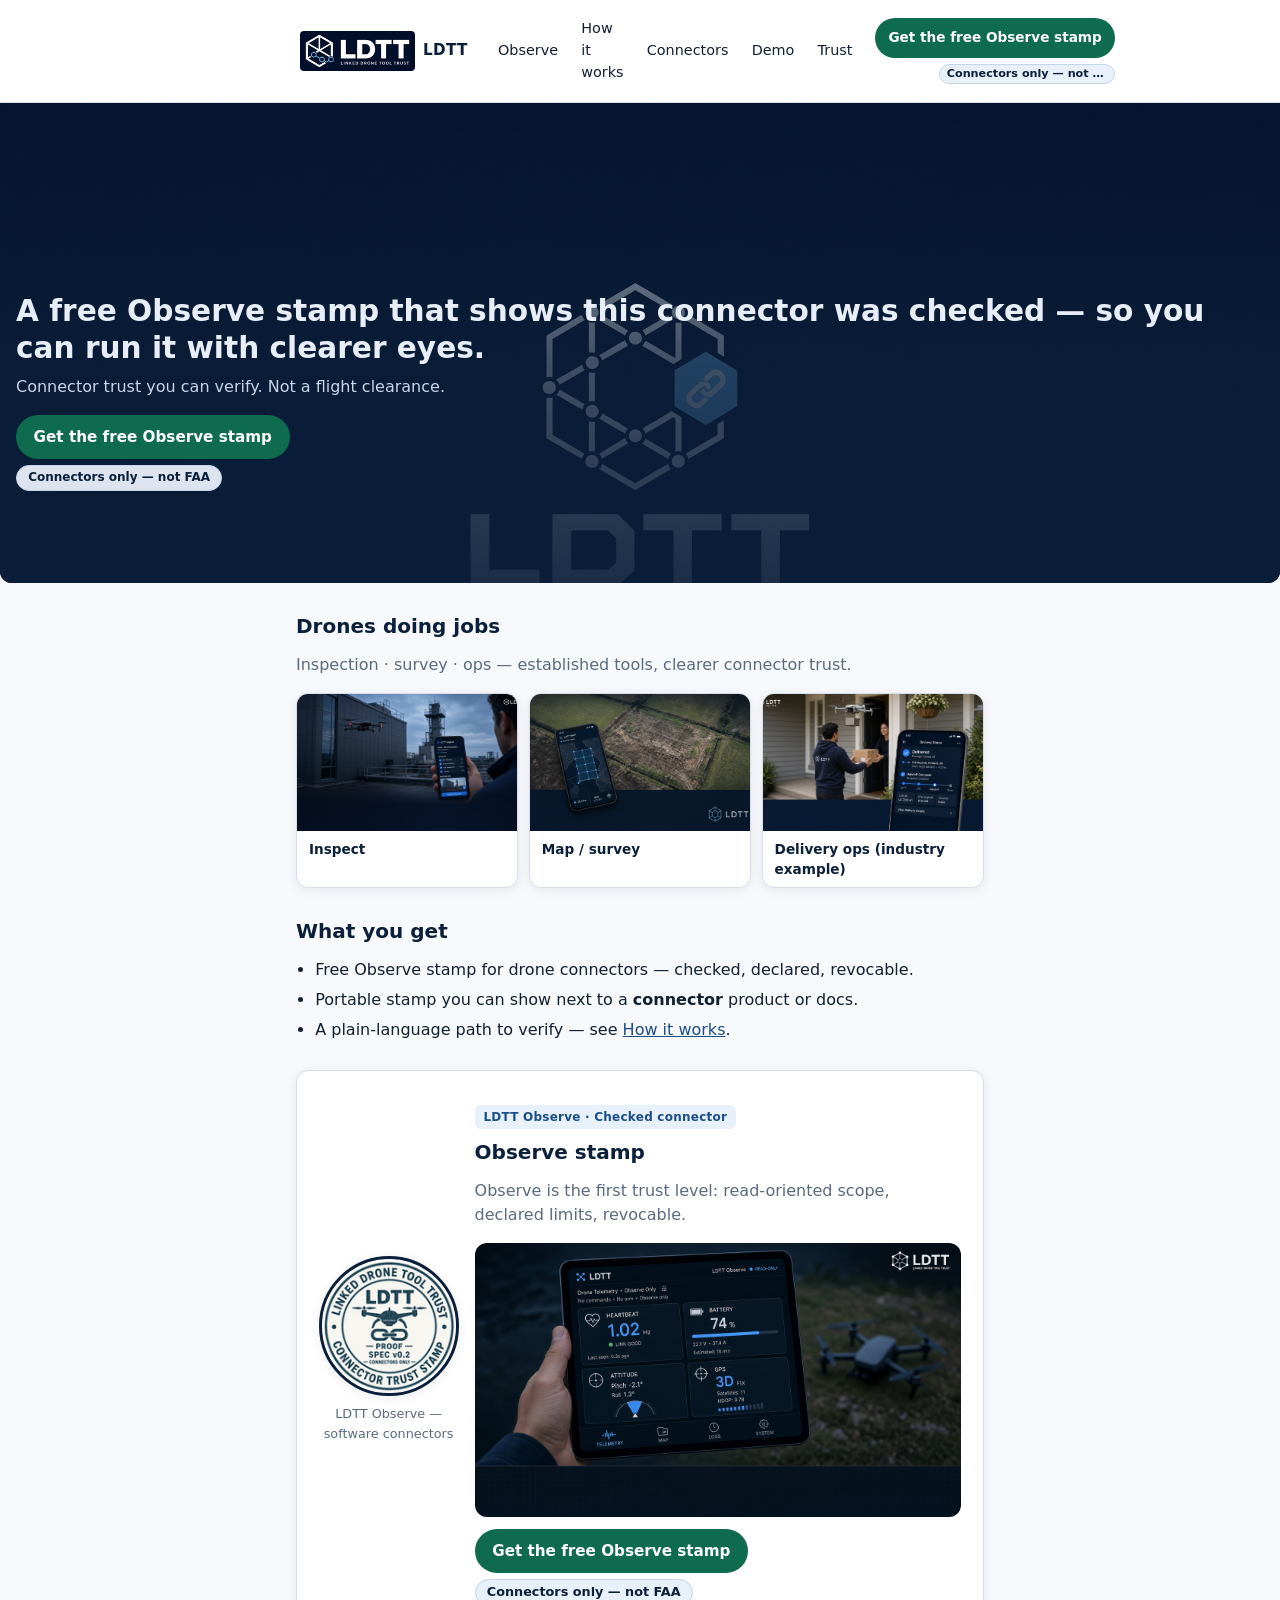
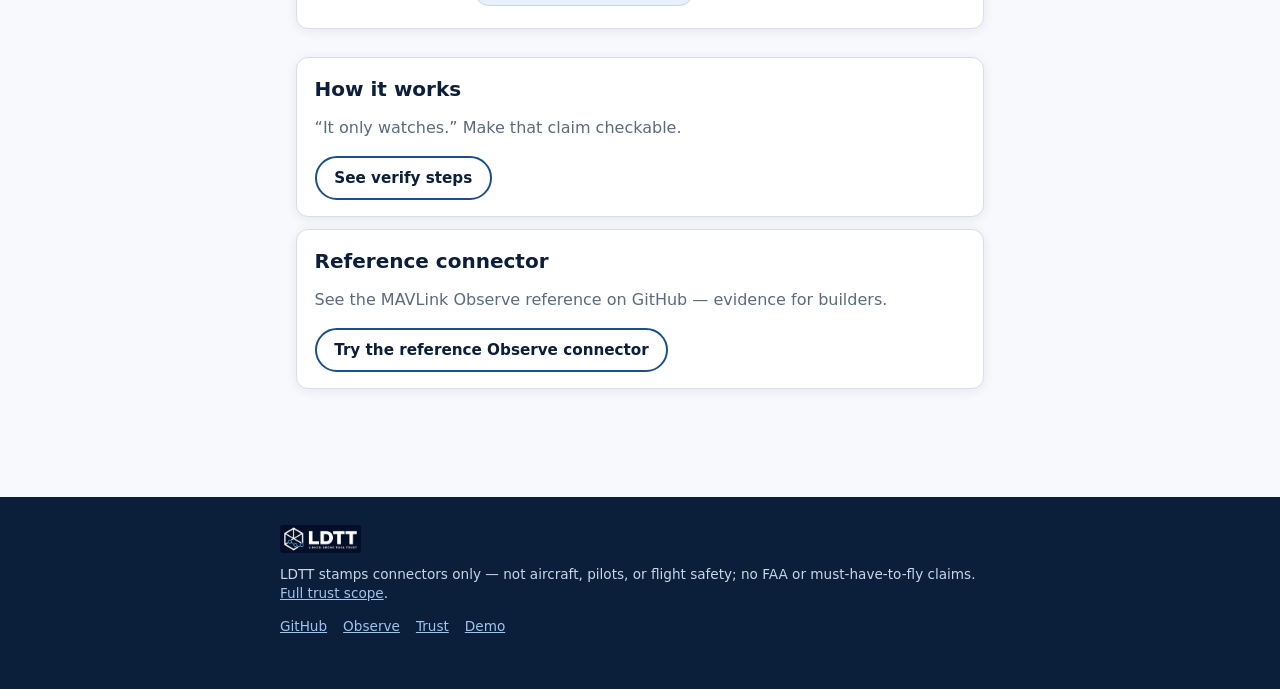
==== index.html @ df2f2bdd "LDTT site v1 (Phase B freeze r1) — connectors-only" ====
<!DOCTYPE html>
<html lang="en">
<head>
  <meta charset="utf-8">
  <meta name="viewport" content="width=device-width, initial-scale=1">
  <title>LDTT — Linked Drone Tool Trust</title>
  <meta name="description" content="Portable trust stamp for drone software connectors. Observe stamp — connectors only, not FAA.">
  <link rel="icon" href="assets/ldtt-favicon.jpg" type="image/jpeg">
  <meta property="og:title" content="LDTT — Linked Drone Tool Trust">
  <meta property="og:description" content="Portable trust stamp for drone software connectors">
  <meta property="og:image" content="https://ldttstamp.org/assets/ldtt-og-logo-led.jpg">
  <meta property="og:type" content="website">
  <link rel="stylesheet" href="css/site.css">
</head>
<body>
  <a class="skip" href="#content">Skip to content</a>
  <header class="site-header">
    <div class="header-inner">
      <a class="brand" href="index.html">
        <img src="assets/ldtt-logo-header-wide.png" width="125" height="36" alt="LDTT">
        <span class="brand-text">LDTT</span>
      </a>
      <nav class="desktop-nav" aria-label="Primary">
        <a href="observe.html">Observe</a>
        <a href="how-it-works.html">How it works</a>
        <a href="connectors.html">Connectors</a>
        <a href="demo.html">Demo</a>
        <a href="trust.html">Trust</a>
      </nav>
      <div class="header-cta">
        <div class="cta-block">
          <a class="btn btn-primary btn-sm" href="observe.html">Get the free Observe stamp</a>
          <span class="honesty-chip honesty-chip-header">Connectors only — not FAA</span>
        </div>
      </div>
      <details class="nav-toggle mobile-nav-only">
        <summary aria-label="Menu">Menu</summary>
        <nav class="nav-panel" aria-label="Mobile">
          <a href="observe.html">Observe</a>
          <a href="how-it-works.html">How it works</a>
          <a href="connectors.html">Connectors</a>
          <a href="demo.html">Demo</a>
          <a href="trust.html">Trust</a>
        </nav>
      </details>
    </div>
  </header>

  <div class="hero">
    <img class="hero-img" src="assets/ldtt-hero-h1.jpg" alt="LDTT hero — logo-led navy (Imagery H1)">
    <div class="hero-scrim" aria-hidden="true"></div>
    <div class="hero-body">
      <!-- PROMO: COPY-HERO locked v1 -->
      <h1>A free Observe stamp that shows this connector was checked — so you can run it with clearer eyes.</h1>
      <p class="sub">Connector trust you can verify. Not a flight clearance.</p>
        <div class="cta-block">
          <a class="btn btn-primary" href="observe.html">Get the free Observe stamp</a>
          <span class="honesty-chip">Connectors only — not FAA</span>
        </div>
    </div>
  </div>

  <main id="content">
    <section class="section" aria-labelledby="jobs">
      <h2 class="section-title" id="jobs">Drones doing jobs</h2>
      <p class="lede">Inspection · survey · ops — established tools, clearer connector trust.</p>
      <div class="jobs-strip">
        <figure><img src="assets/ldtt-scene-s1.jpg" alt="Inspection work — industry context"><figcaption>Inspect</figcaption></figure>
        <figure><img src="assets/ldtt-scene-s2.jpg" alt="Map / survey work — industry context"><figcaption>Map / survey</figcaption></figure>
        <figure><img src="assets/ldtt-scene-s3.jpg" alt="Drones at work — industry context (not LDTT shipping)"><figcaption>Delivery ops (industry example)</figcaption></figure>
      </div>
    </section>

    <section class="section" aria-labelledby="what-you-get">
      <h2 class="section-title" id="what-you-get">What you get</h2>
      <ul class="bullets">
        <li>Free Observe stamp for drone connectors — checked, declared, revocable.</li>
        <li>Portable stamp you can show next to a <strong>connector</strong> product or docs.</li>
        <li>A plain-language path to verify — see <a href="how-it-works.html">How it works</a>.</li>
      </ul>
    </section>

    <section class="section observe-strip" aria-labelledby="observe-strip-title">
      <div class="stamp-wrap">
        <img class="stamp-badge large" src="assets/ldtt-stamp-badge-144.png" width="120" height="120" alt="LDTT Observe stamp — software connectors">
        <p class="stamp-caption">LDTT Observe — software connectors</p>
      </div>
      <div>
        <p class="badge-lockup">LDTT Observe · Checked connector</p>
        <h2 class="section-title" id="observe-strip-title" style="margin-top:0">Observe stamp</h2>
        <p class="lede">Observe is the first trust level: read-oriented scope, declared limits, revocable.</p>
        <img src="assets/ldtt-scene-s4.jpg" alt="Observe field scene with connector telemetry" style="border-radius:12px;margin:0.75rem 0;">
        <div class="cta-block">
          <a class="btn btn-primary" href="observe.html">Get the free Observe stamp</a>
          <span class="honesty-chip">Connectors only — not FAA</span>
        </div>
      </div>
    </section>

    <section class="section">
      <div class="card">
        <h2 class="section-title">How it works</h2>
        <p class="lede">“It only watches.” Make that claim checkable.</p>
        <a class="btn btn-secondary" href="how-it-works.html">See verify steps</a>
      </div>
      <div class="card" style="margin-top:0.75rem;">
        <h2 class="section-title">Reference connector</h2>
        <p class="lede">See the MAVLink Observe reference on GitHub — evidence for builders.</p>
        <a class="btn btn-secondary" href="connectors.html">Try the reference Observe connector</a>
      </div>
    </section>
  </main>
  <footer class="site-footer">
    <div class="footer-inner">
      <div class="footer-brand">
        <img src="assets/ldtt-logo-header-wide.png" width="97" height="28" alt="LDTT">
      </div>
      <p class="footer-disclaimer">LDTT stamps connectors only — not aircraft, pilots, or flight safety; no FAA or must-have-to-fly claims. <a href="trust.html">Full trust scope</a>.</p>
      <div class="footer-links">
        <a href="https://github.com/rockmed888-ship-it/ldtt" rel="noopener noreferrer" target="_blank">GitHub</a>
        <a href="observe.html">Observe</a>
        <a href="trust.html">Trust</a>
        <a href="demo.html">Demo</a>
      </div>
    </div>
  </footer>
</body>
</html>
---- css/site.css ----
/* LDTT Phase B mock — mobile-first (~390px primary). $0 box-only. */
:root {
  --navy: #0B1F3A;
  --navy-mid: #1B4F8A;
  --ink: #122033;
  --muted: #5A6B80;
  --line: #D5DEE9;
  --bg: #F7F9FC;
  --card: #FFFFFF;
  --accent: #1B4F8A;
  --cta: #0E6B4E;
  --cta-hover: #0A5540;
  --warn: #8A4B00;
  --warn-bg: #FFF6E8;
  --hold: #9B1C1C;
  --hold-bg: #FDECEC;
  --chip-bg: #E8F0FA;
  --radius: 12px;
  --shadow: 0 2px 12px rgba(11, 31, 58, 0.08);
  --header-h: 64px;
  --max: 720px;
  --font: system-ui, -apple-system, "Segoe UI", Roboto, "Helvetica Neue", Arial, sans-serif;
}

*, *::before, *::after { box-sizing: border-box; }
html { scroll-behavior: smooth; }
body {
  margin: 0;
  font-family: var(--font);
  color: var(--ink);
  background: var(--bg);
  line-height: 1.5;
  font-size: 16px;
  -webkit-text-size-adjust: 100%;
}
img { max-width: 100%; height: auto; display: block; }
a { color: var(--accent); }
a:focus-visible, button:focus-visible, summary:focus-visible {
  outline: 3px solid var(--navy-mid);
  outline-offset: 2px;
}

.skip {
  position: absolute;
  left: -9999px;
  top: 0;
  background: var(--navy);
  color: #fff;
  padding: 0.75rem 1rem;
  z-index: 1000;
}
.skip:focus { left: 0; }

/* Header */
.site-header {
  position: sticky;
  top: 0;
  z-index: 100;
  background: var(--card);
  border-bottom: 1px solid var(--line);
  min-height: var(--header-h);
}
.header-inner {
  max-width: var(--max);
  margin: 0 auto;
  padding: 0.5rem 1rem;
  display: flex;
  align-items: center;
  gap: 0.75rem;
}
.brand {
  display: flex;
  align-items: center;
  gap: 0.5rem;
  text-decoration: none;
  color: var(--navy);
  font-weight: 700;
  flex-shrink: 0;
}
.brand img {
  height: 36px;
  width: auto;
  max-width: 160px;
  object-fit: contain;
  object-position: left center;
  border-radius: 4px;
}
.brand-text { font-size: 0.95rem; letter-spacing: 0.02em; }

.header-cta {
  margin-left: auto;
  flex-shrink: 0;
}

.nav-toggle {
  position: relative;
}
.nav-toggle > summary {
  list-style: none;
  cursor: pointer;
  min-width: 44px;
  min-height: 44px;
  display: inline-flex;
  align-items: center;
  justify-content: center;
  border: 1px solid var(--line);
  border-radius: 8px;
  background: var(--card);
  font-size: 0.85rem;
  font-weight: 600;
  color: var(--navy);
  padding: 0 0.75rem;
}
.nav-toggle > summary::-webkit-details-marker { display: none; }
.nav-panel {
  position: absolute;
  right: 0;
  top: calc(100% + 6px);
  background: var(--card);
  border: 1px solid var(--line);
  border-radius: var(--radius);
  box-shadow: var(--shadow);
  min-width: 200px;
  padding: 0.5rem;
  display: flex;
  flex-direction: column;
  gap: 0.15rem;
}
.nav-panel a {
  display: block;
  padding: 0.75rem 0.85rem;
  min-height: 44px;
  text-decoration: none;
  color: var(--ink);
  border-radius: 8px;
  font-weight: 500;
}
.nav-panel a:hover, .nav-panel a[aria-current="page"] {
  background: var(--chip-bg);
  color: var(--navy);
}

/* Buttons / CTA */
.btn {
  display: inline-flex;
  align-items: center;
  justify-content: center;
  min-height: 44px;
  padding: 0.65rem 1.1rem;
  border-radius: 999px;
  font-weight: 700;
  font-size: 0.95rem;
  text-decoration: none;
  border: none;
  cursor: pointer;
  text-align: center;
  line-height: 1.2;
}
.btn-primary {
  background: var(--cta);
  color: #fff;
}
.btn-primary:hover { background: var(--cta-hover); color: #fff; }
.btn-secondary {
  background: var(--card);
  color: var(--navy);
  border: 2px solid var(--navy-mid);
}
.btn-secondary:hover { background: var(--chip-bg); }
.btn-sm { min-height: 40px; padding: 0.45rem 0.85rem; font-size: 0.85rem; }

.cta-block {
  display: flex;
  flex-direction: column;
  align-items: flex-start;
  gap: 0.4rem;
}
.cta-block.center { align-items: center; text-align: center; }
.honesty-chip {
  white-space: nowrap;
  font-size: 0.75rem;
  max-width: 100%;
  overflow: hidden;
  text-overflow: ellipsis;
  display: inline-block;
  font-size: 0.8rem;
  font-weight: 600;
  color: var(--navy);
  background: var(--chip-bg);
  border: 1px solid #C5D6EC;
  border-radius: 999px;
  padding: 0.25rem 0.7rem;
  line-height: 1.3;
}

/* Layout */
main { max-width: var(--max); margin: 0 auto; padding: 0 1rem 3rem; }
.section { margin: 1.75rem 0; }
.section-title {
  font-size: 1.25rem;
  color: var(--navy);
  margin: 0 0 0.75rem;
}
.lede { color: var(--muted); margin: 0 0 1rem; }
.card {
  background: var(--card);
  border: 1px solid var(--line);
  border-radius: var(--radius);
  padding: 1rem 1.1rem;
  box-shadow: var(--shadow);
}
.card + .card { margin-top: 0.75rem; }
.grid-3 { display: grid; gap: 0.75rem; }
.bullets { margin: 0; padding-left: 1.2rem; }
.bullets li { margin: 0.4rem 0; }

/* Hero */
.hero {
  position: relative;
  margin: 0 -1rem 1.5rem;
  background: var(--navy);
  color: #E8EEF7;
  overflow: hidden;
  min-height: 420px;
  display: flex;
  flex-direction: column;
  justify-content: flex-end;
}
.hero-img {
  position: absolute;
  inset: 0;
  width: 100%;
  height: 100%;
  object-fit: cover;
  object-position: center top;
  opacity: 0.85;
}
.hero-scrim {
  position: absolute;
  inset: 0;
  background: linear-gradient(180deg, rgba(11,31,58,0.25) 0%, rgba(11,31,58,0.75) 55%, rgba(11,31,58,0.92) 100%);
}
.hero-body {
  position: relative;
  z-index: 1;
  padding: 1.5rem 1rem calc(1.25rem + 72px);
}
.hero h1 {
  margin: 0 0 0.5rem;
  font-size: 1.45rem;
  line-height: 1.25;
  font-weight: 800;
}
.hero .sub {
  margin: 0 0 1rem;
  font-size: 1rem;
  color: #C9D6E8;
}
.hero .cta-block { margin-top: 0.25rem; }
.hero .honesty-chip {
  white-space: nowrap;
  font-size: 0.75rem;
  max-width: 100%;
  overflow: hidden;
  text-overflow: ellipsis;
  background: rgba(232, 240, 250, 0.95);
  color: var(--navy);
}

/* Observe strip */
.observe-strip {
  display: grid;
  gap: 1rem;
  align-items: center;
  background: var(--card);
  border: 1px solid var(--line);
  border-radius: var(--radius);
  padding: 1.1rem;
  box-shadow: var(--shadow);
}
.stamp-wrap {
  display: flex;
  flex-direction: column;
  align-items: center;
  gap: 0.5rem;
  text-align: center;
}
.stamp-badge {
  width: 72px;
  height: 72px;
  border-radius: 50%;
  object-fit: cover;
  border: 3px solid var(--navy);
  background: #fff;
  box-shadow: var(--shadow);
}
.stamp-badge.large {
  width: 120px;
  height: 120px;
}
.stamp-caption {
  font-size: 0.8rem;
  color: var(--muted);
  margin: 0;
}
.hold-note {
  font-size: 0.75rem;
  font-weight: 700;
  color: var(--hold);
  background: var(--hold-bg);
  border: 1px solid #F0B4B4;
  border-radius: 8px;
  padding: 0.35rem 0.6rem;
  margin: 0;
  max-width: 280px;
}

/* Callouts */
.callout {
  border-radius: var(--radius);
  padding: 1rem 1.1rem;
  border: 1px solid var(--line);
  margin: 1rem 0;
}
.callout-honesty {
  background: var(--chip-bg);
  border-color: #C5D6EC;
}
.callout-hold {
  background: var(--hold-bg);
  border-color: #F0B4B4;
}
.callout-warn {
  background: var(--warn-bg);
  border-color: #F0D9A8;
}
.callout h2, .callout h3 {
  margin: 0 0 0.4rem;
  font-size: 1.05rem;
  color: var(--navy);
}
.callout p { margin: 0.35rem 0; }

/* Step cards */
.steps { counter-reset: step; display: grid; gap: 0.75rem; }
.step {
  background: var(--card);
  border: 1px solid var(--line);
  border-radius: var(--radius);
  padding: 1rem 1rem 1rem 3.25rem;
  position: relative;
  box-shadow: var(--shadow);
}
.step::before {
  counter-increment: step;
  content: counter(step);
  position: absolute;
  left: 0.85rem;
  top: 0.95rem;
  width: 1.75rem;
  height: 1.75rem;
  border-radius: 50%;
  background: var(--navy);
  color: #fff;
  font-weight: 700;
  font-size: 0.85rem;
  display: flex;
  align-items: center;
  justify-content: center;
}
.step h3 { margin: 0 0 0.35rem; font-size: 1rem; color: var(--navy); }
.step p { margin: 0; color: var(--muted); font-size: 0.95rem; }

/* Checklist */
.checklist {
  list-style: none;
  margin: 0;
  padding: 0;
}
.checklist li {
  display: flex;
  gap: 0.65rem;
  align-items: flex-start;
  padding: 0.65rem 0;
  border-bottom: 1px solid var(--line);
  min-height: 44px;
}
.checklist input {
  width: 1.25rem;
  height: 1.25rem;
  margin-top: 0.15rem;
  flex-shrink: 0;
}

/* Trust lists */
.is-not { color: var(--hold); }
.do-not li { margin: 0.35rem 0; }

/* Footer */
.site-footer {
  background: var(--navy);
  color: #C9D6E8;
  padding: 1.75rem 1rem 2.5rem;
  margin-top: 2rem;
}
.footer-inner { max-width: var(--max); margin: 0 auto; }
.footer-brand {
  display: flex;
  align-items: center;
  gap: 0.5rem;
  margin-bottom: 0.75rem;
}
.footer-brand img {
  height: 28px;
  width: auto;
  border-radius: 3px;
  object-fit: contain;
}
.footer-disclaimer {
  font-size: 0.85rem;
  margin: 0 0 0.75rem;
  line-height: 1.45;
}
.footer-disclaimer a { color: #9EC5F0; }
.footer-links {
  display: flex;
  flex-wrap: wrap;
  gap: 0.5rem 1rem;
  font-size: 0.85rem;
  margin-bottom: 0.75rem;
}
.footer-links a { color: #9EC5F0; }
.footer-meta { font-size: 0.75rem; color: #8FA3BF; margin: 0; }
.hook-blog {
  font-size: 0.75rem;
  color: #6F849C;
  margin: 0.75rem 0 0;
  font-style: italic;
}

/* Page hero (non-home) */
.page-hero {
  padding: 1.25rem 0 0.5rem;
}
.page-hero h1 {
  margin: 0 0 0.4rem;
  font-size: 1.55rem;
  color: var(--navy);
  line-height: 1.2;
}
.badge-lockup {
  display: inline-block;
  font-size: 0.75rem;
  font-weight: 700;
  letter-spacing: 0.02em;
  color: var(--navy-mid);
  background: var(--chip-bg);
  border-radius: 6px;
  padding: 0.2rem 0.55rem;
  margin-bottom: 0.5rem;
}

.link-out {
  word-break: break-word;
}

/* Desktop enhancement */
@media (min-width: 768px) {
  .header-inner { padding: 0.65rem 1.25rem; }
  .brand img { height: 40px; width: auto; }
  .nav-toggle > summary { display: none; }
  .nav-toggle { position: static; margin-left: 0.5rem; }
  .nav-toggle[open] .nav-panel,
  .nav-toggle .nav-panel {
    display: flex !important;
    position: static;
    flex-direction: row;
    border: none;
    box-shadow: none;
    min-width: 0;
    padding: 0;
    gap: 0.15rem;
    background: transparent;
  }
  /* Keep details open on desktop via always-visible panel */
  .nav-toggle { display: contents; }
  .desktop-nav {
    display: flex;
    gap: 0.15rem;
    margin-left: 0.5rem;
    flex: 1;
  }
  .desktop-nav a {
    padding: 0.5rem 0.65rem;
    text-decoration: none;
    color: var(--ink);
    font-weight: 500;
    font-size: 0.9rem;
    border-radius: 8px;
    min-height: 44px;
    display: inline-flex;
    align-items: center;
  }
  .desktop-nav a:hover, .desktop-nav a[aria-current="page"] {
    background: var(--chip-bg);
    color: var(--navy);
  }
  .mobile-nav-only { display: none; }
  .hero { min-height: 480px; margin: 0 0 1.75rem; border-radius: 0 0 var(--radius) var(--radius); }
  .hero h1 { font-size: 1.85rem; }
  .observe-strip {
    grid-template-columns: 140px 1fr;
    padding: 1.35rem;
  }
  .stamp-badge.large { width: 140px; height: 140px; }
  .grid-3 { grid-template-columns: repeat(3, 1fr); }
}

@media (max-width: 767px) {
  .desktop-nav { display: none; }
}

/* Jobs strip (S1–S3) */
.jobs-strip {
  display: grid;
  grid-template-columns: 1fr;
  gap: 0.65rem;
}
.jobs-strip figure {
  margin: 0;
  background: var(--card);
  border: 1px solid var(--line);
  border-radius: var(--radius);
  overflow: hidden;
  box-shadow: var(--shadow);
}
.jobs-strip img {
  width: 100%;
  aspect-ratio: 16 / 10;
  object-fit: cover;
}
.jobs-strip figcaption {
  padding: 0.45rem 0.75rem;
  font-size: 0.85rem;
  font-weight: 600;
  color: var(--navy);
}
@media (min-width: 600px) {
  .jobs-strip { grid-template-columns: repeat(3, 1fr); }
}

.honesty-chip-header {
  font-size: 0.62rem;
  padding: 0.15rem 0.4rem;
  max-width: 11.5rem;
  white-space: nowrap;
  overflow: hidden;
  text-overflow: ellipsis;
  text-align: center;
  line-height: 1.2;
}
.header-cta .cta-block {
  align-items: flex-end;
}
@media (max-width: 380px) {
  .honesty-chip-header { display: none; } /* footer + body CTAs still carry chip; avoids crush */
}

.header-cta .honesty-chip {
  display: inline-block;
  white-space: nowrap;
  font-size: 0.7rem;
  line-height: 1.2;
  max-width: 11rem;
  overflow: hidden;
  text-overflow: ellipsis;
}
.footer-brand img {
  height: 28px;
  width: auto;
  object-fit: contain;
}

.logo-thumb {
  height: 36px;
  width: auto;
  max-width: 140px;
  object-fit: contain;
  border-radius: 4px;
}
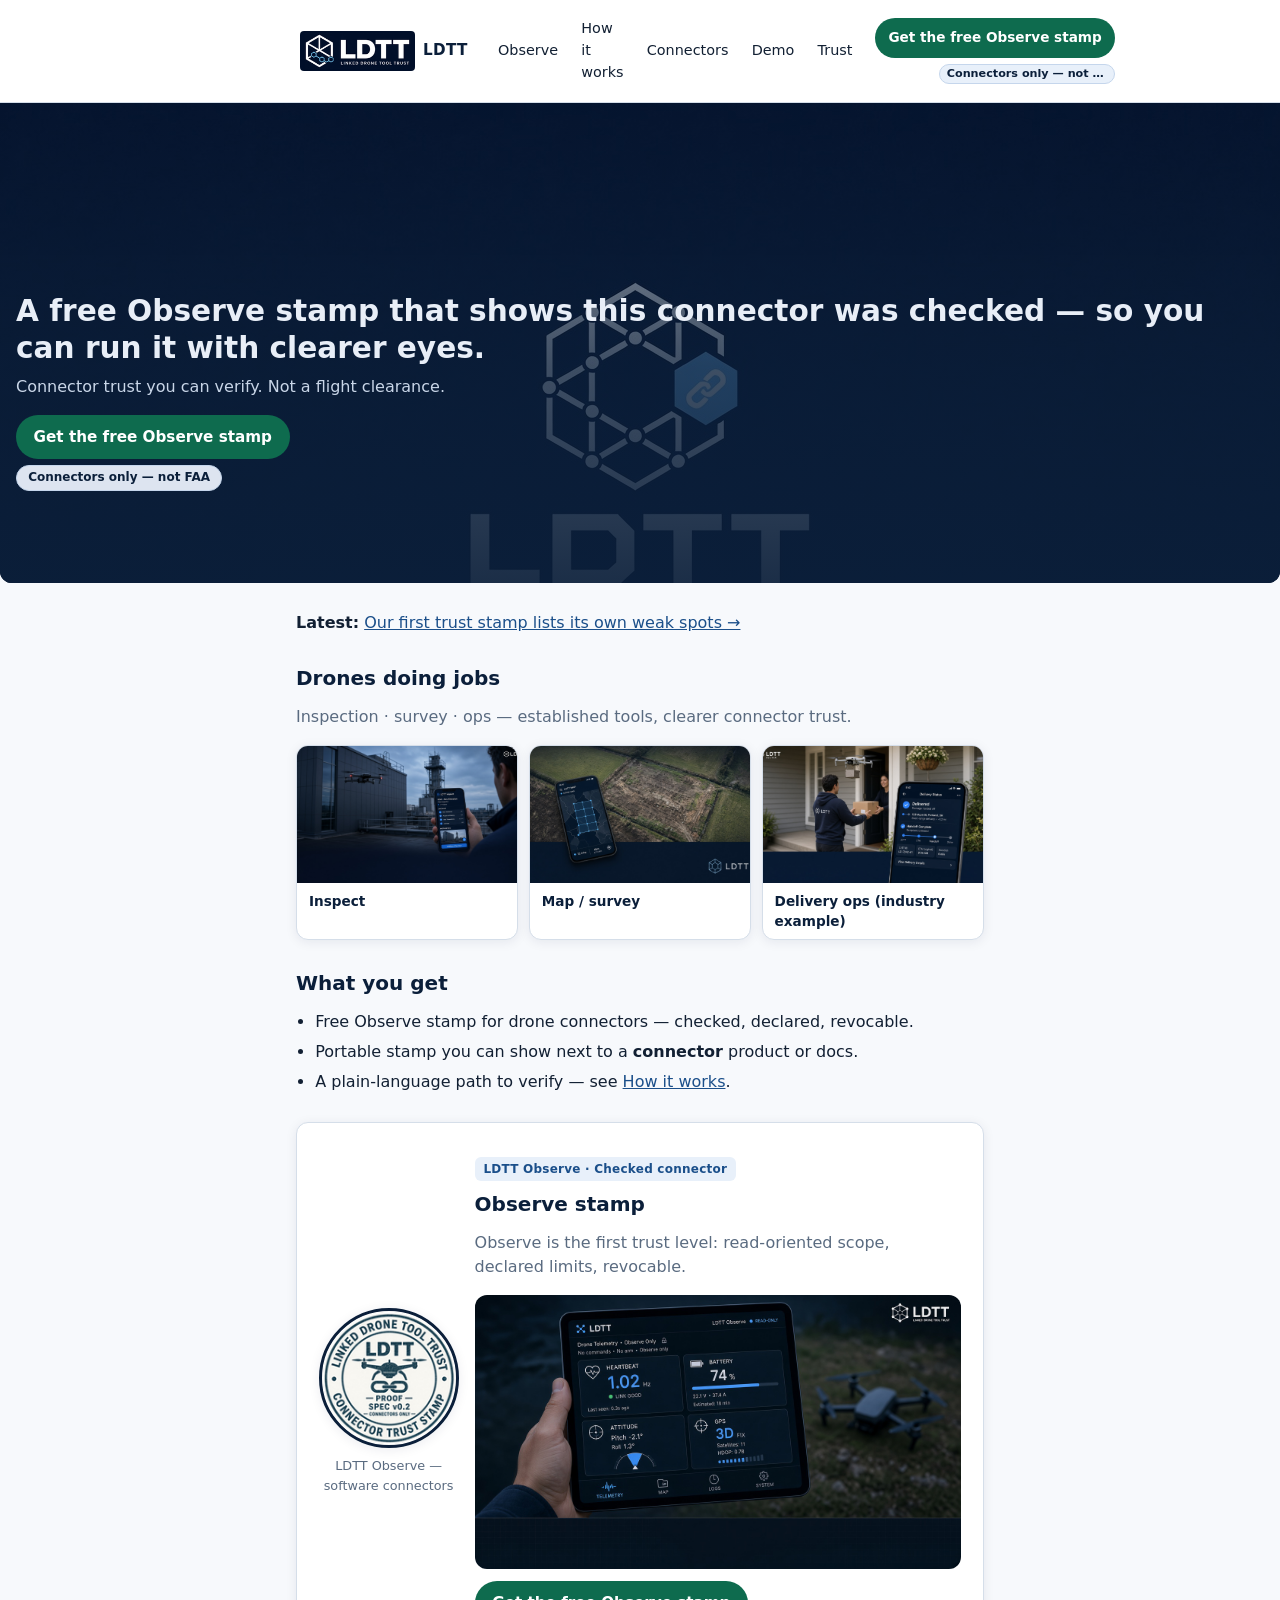
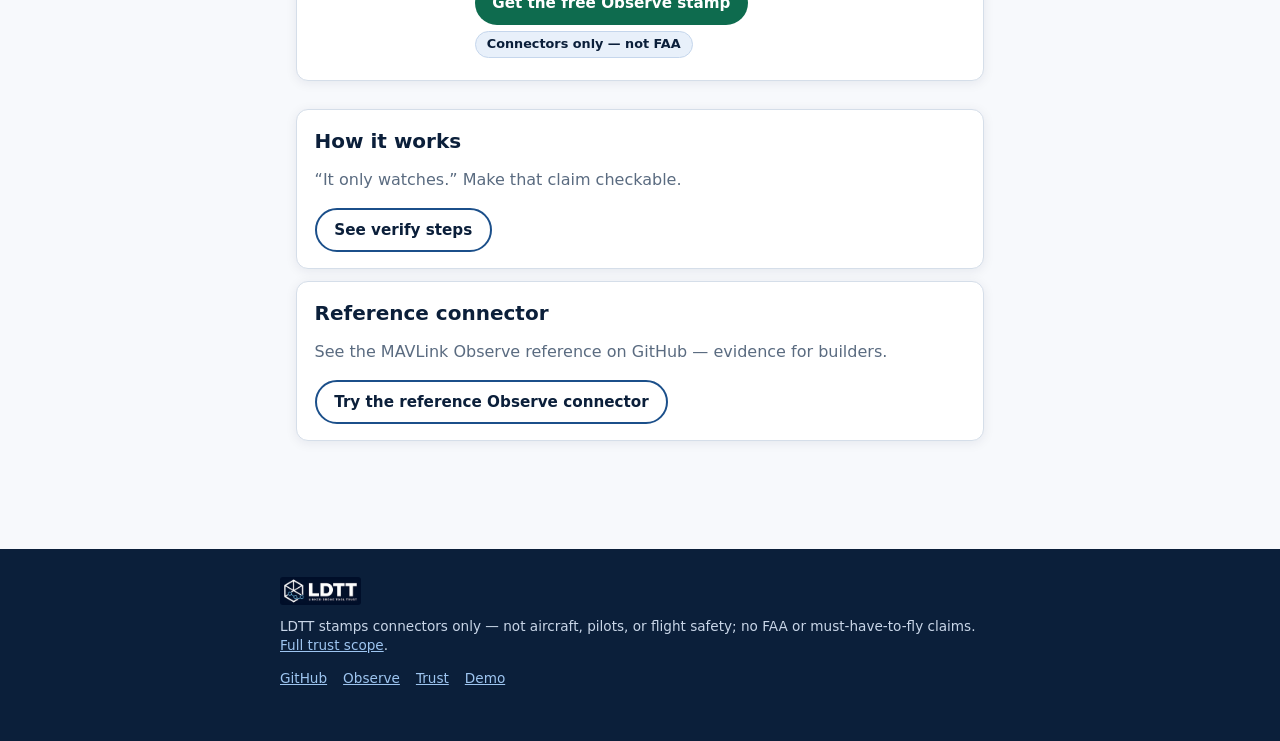
==== commit 6bc39ee5: "Phase 4: Post C page + share card + home link" ====
--- a/index.html
+++ b/index.html
@@ -61,6 +61,7 @@
   </div>
 
   <main id="content">
+    <p class="section" style="padding-bottom:0;margin-bottom:0"><strong>Latest:</strong> <a href="post-c.html">Our first trust stamp lists its own weak spots →</a></p>
     <section class="section" aria-labelledby="jobs">
       <h2 class="section-title" id="jobs">Drones doing jobs</h2>
       <p class="lede">Inspection · survey · ops — established tools, clearer connector trust.</p>
--- a/css/site.css
+++ b/css/site.css
@@ -217,7 +217,7 @@
 /* Hero */
 .hero {
   position: relative;
-  margin: 0 -1rem 1.5rem;
+  margin: 0 0 1.5rem; /* r2: hero sits outside main; no negative bleed, so hero-body 1rem side padding stays on-screen */
   background: var(--navy);
   color: #E8EEF7;
   overflow: hidden;
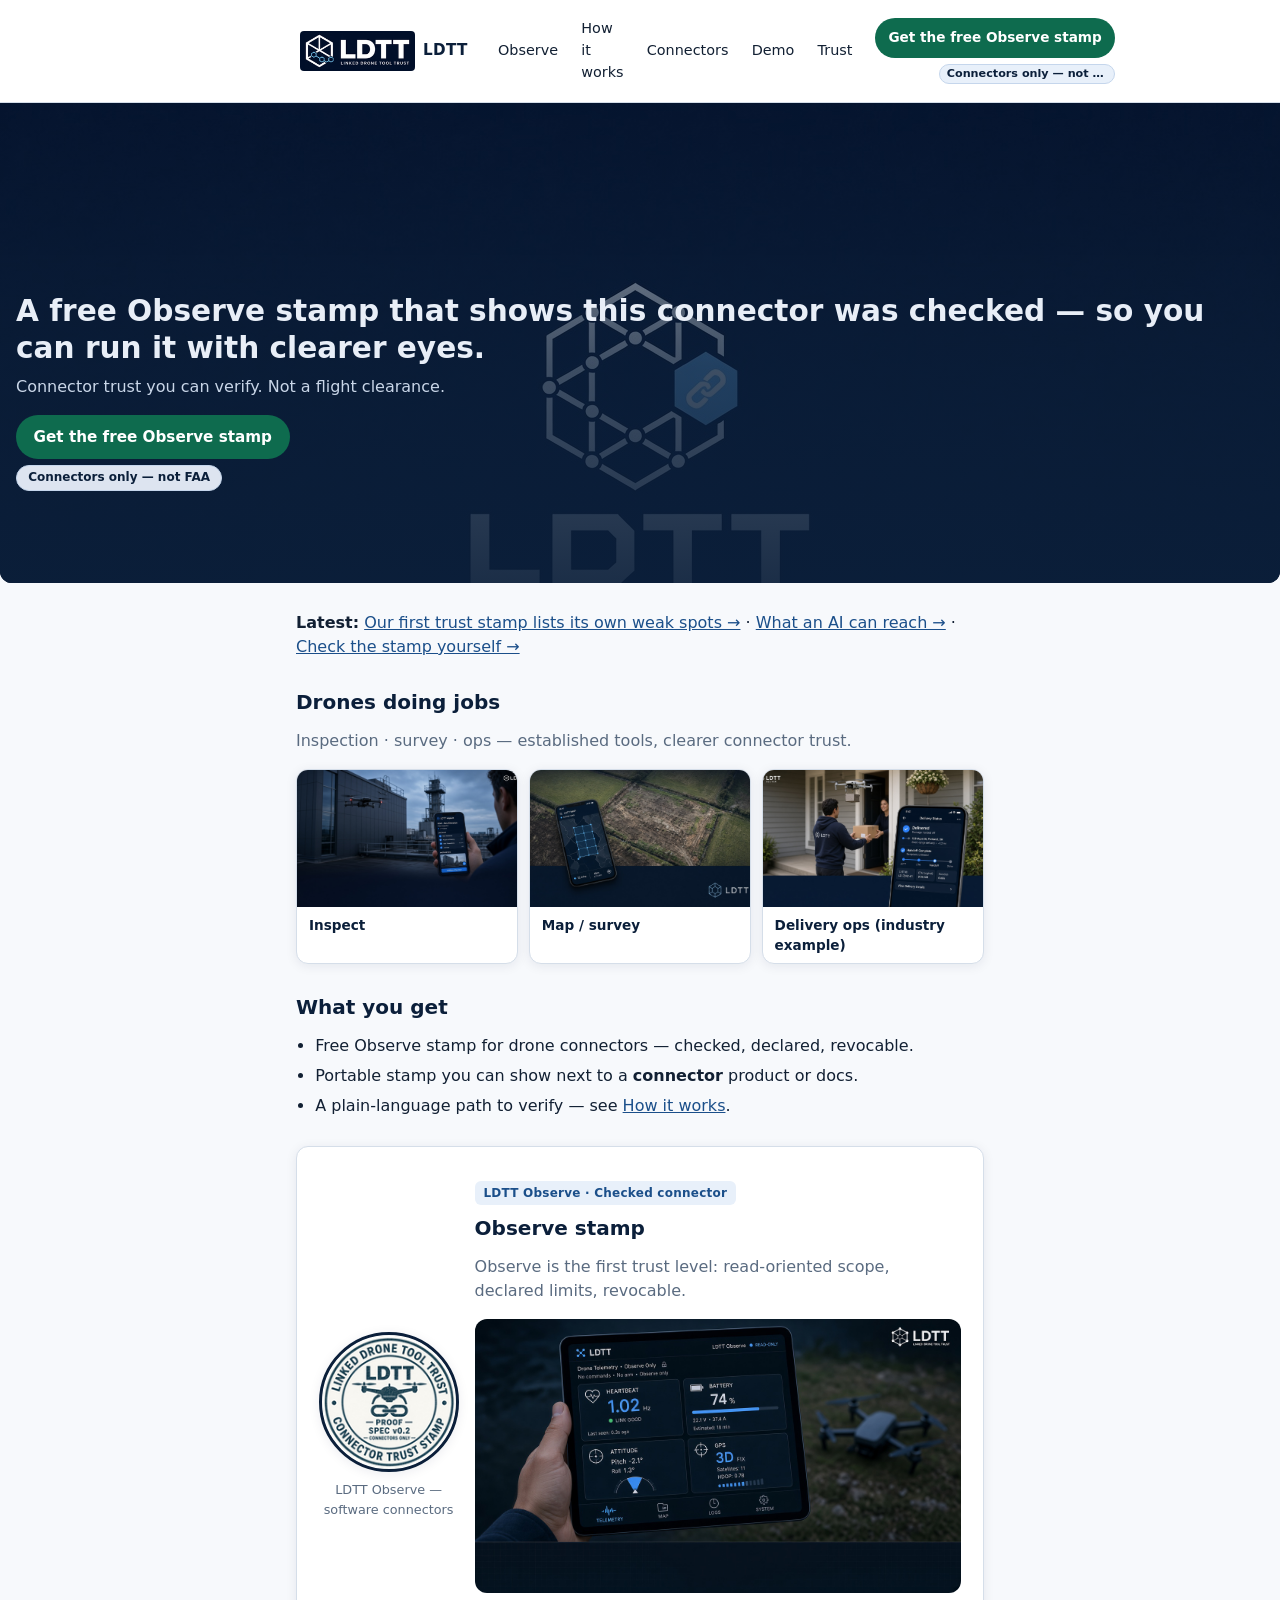
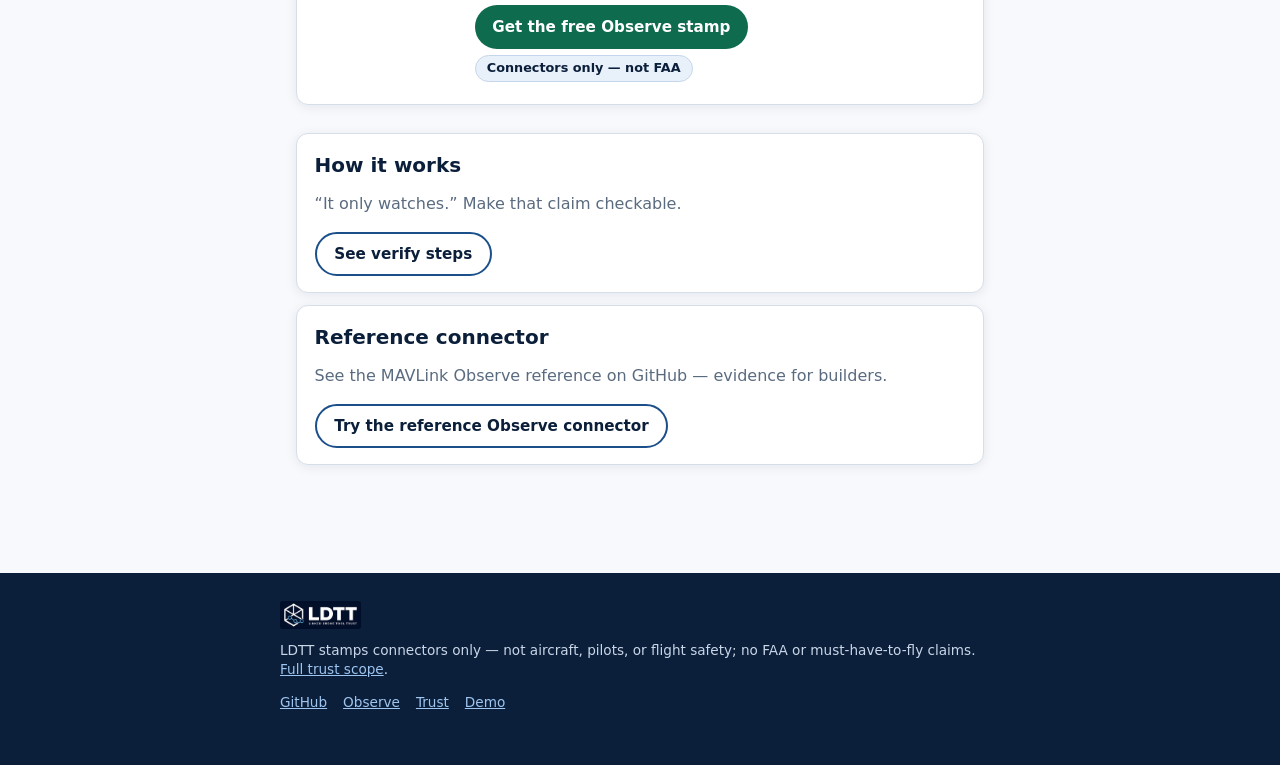
==== commit fef5c98b: "Phase 4: Posts G and H + home Latest links" ====
--- a/index.html
+++ b/index.html
@@ -61,7 +61,7 @@
   </div>
 
   <main id="content">
-    <p class="section" style="padding-bottom:0;margin-bottom:0"><strong>Latest:</strong> <a href="post-c.html">Our first trust stamp lists its own weak spots →</a></p>
+    <p class="section" style="padding-bottom:0;margin-bottom:0"><strong>Latest:</strong> <a href="post-c.html">Our first trust stamp lists its own weak spots →</a> · <a href="post-g.html">What an AI can reach →</a> · <a href="post-h.html">Check the stamp yourself →</a></p>
     <section class="section" aria-labelledby="jobs">
       <h2 class="section-title" id="jobs">Drones doing jobs</h2>
       <p class="lede">Inspection · survey · ops — established tools, clearer connector trust.</p>
